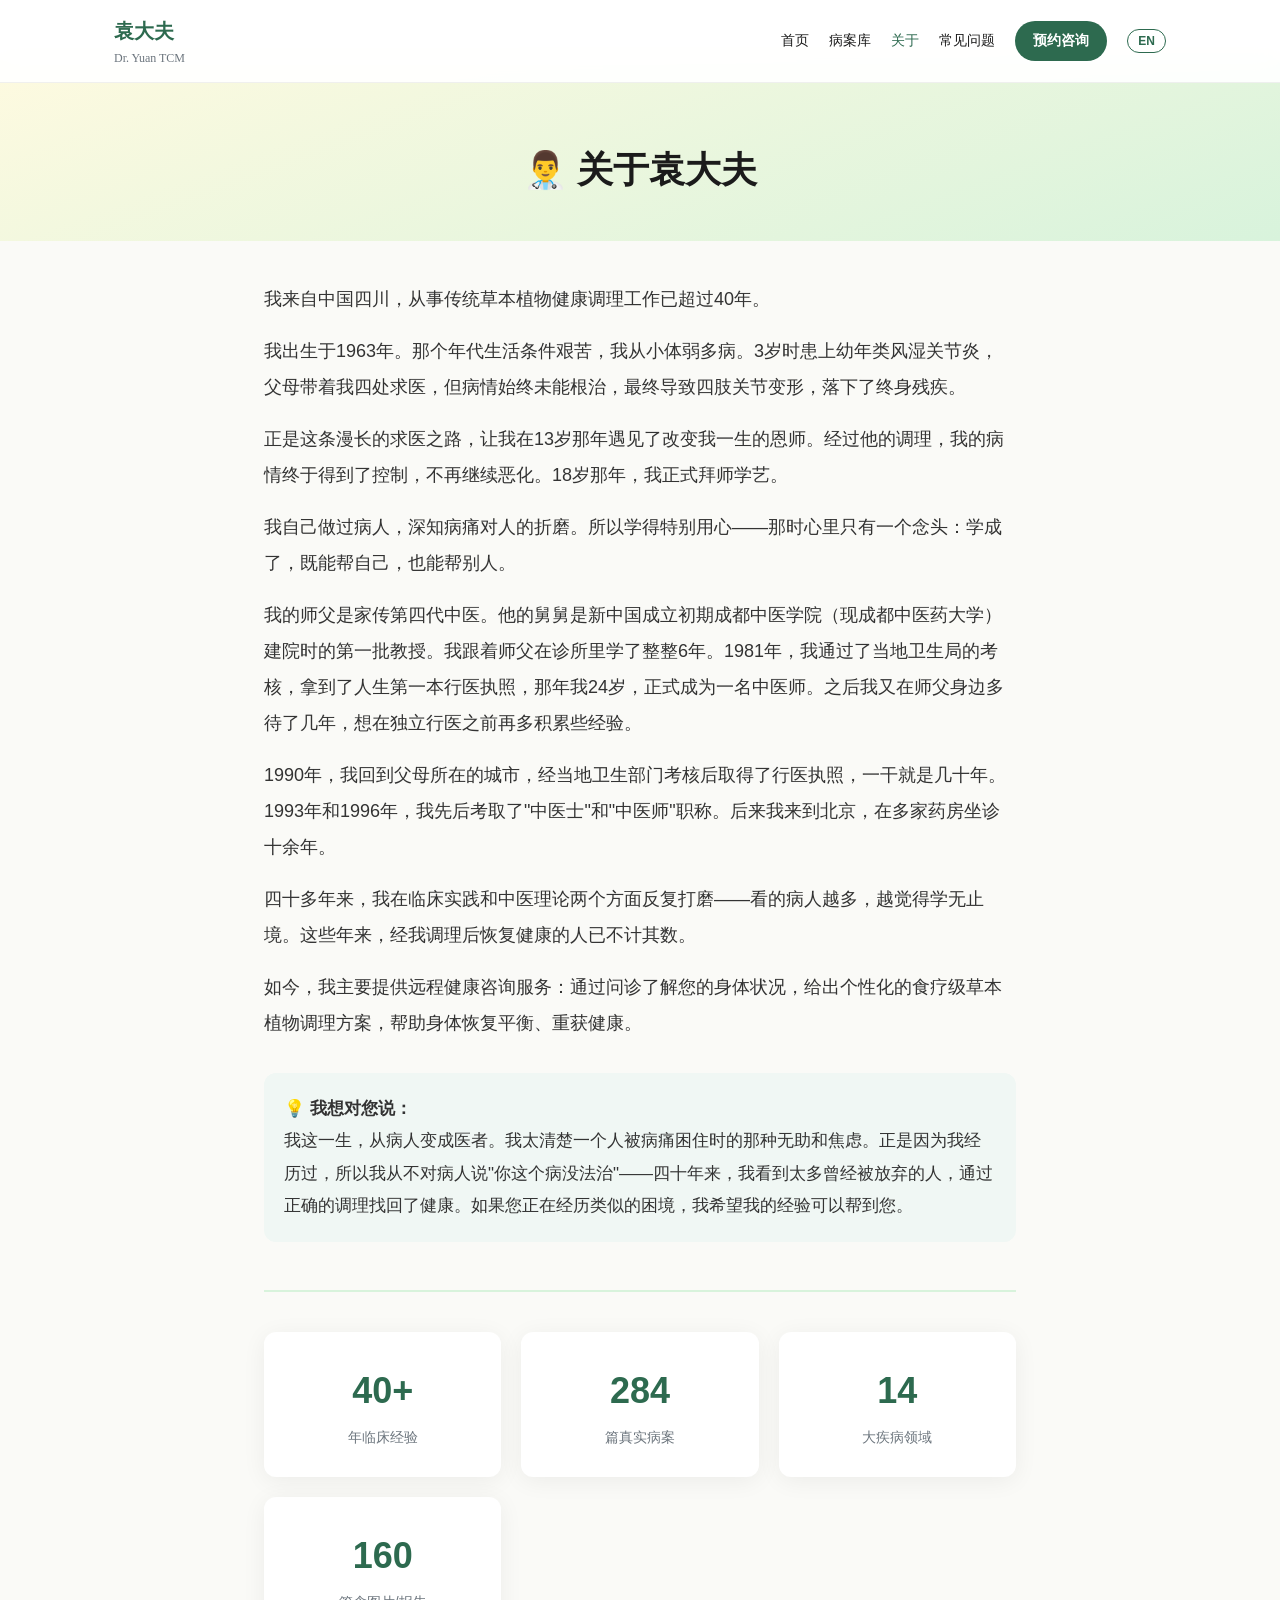
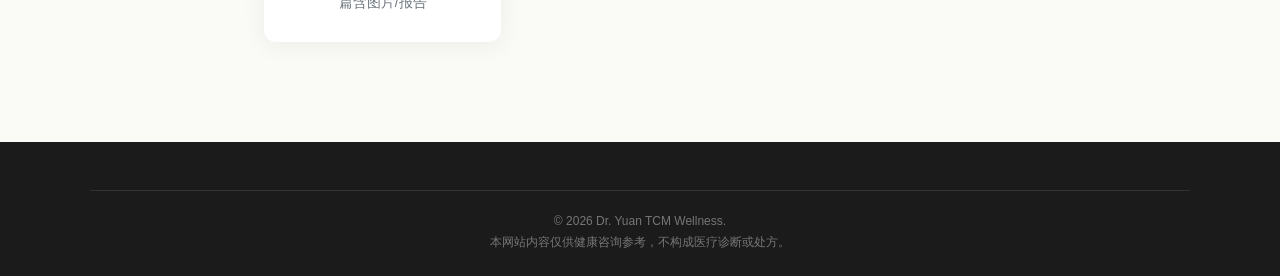
==== about.html @ 07439726 "Initial: Dr. Yuan TCM case library" ====
<!DOCTYPE html>
<html lang="zh-CN">
<head>
<meta charset="UTF-8">
<meta name="viewport" content="width=device-width, initial-scale=1.0">
<title>关于 — 袁大夫中医健康咨询 | Dr. Yuan TCM</title>
<link rel="stylesheet" href="styles.css">
</head>
<body>
<nav id="nav">
  <div class="nav-inner">
    <a href="index.html" class="logo">袁大夫 <span class="en">Dr. Yuan TCM</span></a>
    <div class="nav-links">
      <a href="index.html">首页</a>
      <a href="cases.html">病案库</a>
      <a href="about.html" class="active">关于</a>
      <a href="faq.html">常见问题</a>
      <a href="booking.html" class="btn-nav">预约咨询</a>
      <button id="langToggle" onclick="toggleLang()" class="lang-btn">EN</button>
    </div>
  </div>
</nav>

<section class="about-hero">
  <h1 class="zh">👨‍⚕️ 关于袁大夫</h1>
  <h1 class="en hidden">👨‍⚕️ About Dr. Yuan</h1>
</section>

<section class="about-content">
<div class="bio-card zh">

<p>我来自中国四川，从事传统草本植物健康调理工作已超过40年。</p>

<p>我出生于1963年。那个年代生活条件艰苦，我从小体弱多病。3岁时患上幼年类风湿关节炎，父母带着我四处求医，但病情始终未能根治，最终导致四肢关节变形，落下了终身残疾。</p>

<p>正是这条漫长的求医之路，让我在13岁那年遇见了改变我一生的恩师。经过他的调理，我的病情终于得到了控制，不再继续恶化。18岁那年，我正式拜师学艺。</p>

<p>我自己做过病人，深知病痛对人的折磨。所以学得特别用心——那时心里只有一个念头：学成了，既能帮自己，也能帮别人。</p>

<p>我的师父是家传第四代中医。他的舅舅是新中国成立初期成都中医学院（现成都中医药大学）建院时的第一批教授。我跟着师父在诊所里学了整整6年。1981年，我通过了当地卫生局的考核，拿到了人生第一本行医执照，那年我24岁，正式成为一名中医师。之后我又在师父身边多待了几年，想在独立行医之前再多积累些经验。</p>

<p>1990年，我回到父母所在的城市，经当地卫生部门考核后取得了行医执照，一干就是几十年。1993年和1996年，我先后考取了"中医士"和"中医师"职称。后来我来到北京，在多家药房坐诊十余年。</p>

<p>四十多年来，我在临床实践和中医理论两个方面反复打磨——看的病人越多，越觉得学无止境。这些年来，经我调理后恢复健康的人已不计其数。</p>

<p>如今，我主要提供远程健康咨询服务：通过问诊了解您的身体状况，给出个性化的食疗级草本植物调理方案，帮助身体恢复平衡、重获健康。</p>

<p style="margin-top:32px;padding:20px;background:#f0f7f4;border-radius:12px;font-size:17px;line-height:1.9;">
<strong>💡 我想对您说：</strong><br>
我这一生，从病人变成医者。我太清楚一个人被病痛困住时的那种无助和焦虑。正是因为我经历过，所以我从不对病人说"你这个病没法治"——四十年来，我看到太多曾经被放弃的人，通过正确的调理找回了健康。如果您正在经历类似的困境，我希望我的经验可以帮到您。
</p>

</div>

<div class="bio-card en hidden">

<p>I'm from Sichuan, China, and I've spent over 40 years working with traditional plant-based healing methods to help people restore their health.</p>

<p>My story with medicine began not as a practitioner, but as a patient. I was born in 1963 into humble circumstances. At age 3, I developed juvenile rheumatoid arthritis. My parents took me from doctor to doctor, but nothing worked. By the time I was a teenager, my joints were permanently deformed. I grew up physically disabled, living with constant pain.</p>

<p>Then, at 13, I met the man who would change my life — my teacher, my mentor, the person I simply call "Master." He was a fourth-generation practitioner of Chinese herbal medicine, from a lineage that included one of the founding professors of the Chengdu University of Traditional Chinese Medicine. Under his care, my condition finally stabilized. For the first time in years, I stopped getting worse.</p>

<p>At 18, I formally became his apprentice. That decision shaped everything that followed.</p>

<p>I studied with him for six years in his clinic — watching, learning, assisting. Here's the thing about being an apprentice: you don't just learn techniques. You absorb an entire way of thinking about health, one patient at a time. In 1981, at age 24, I passed my licensing examination and officially became a practicing physician. Even then, I stayed on with my master for several more years — because when you've seen how much there is to learn, you don't rush to leave.</p>

<p>Over the decades that followed, I ran my own practice in my hometown, later moved to Beijing where I consulted at several clinics for over 10 years, and earned advanced certifications in 1993 and 1996. But credentials tell only a small part of the story. The real education happened face-to-face with patients — over 40 years, thousands of them — each one teaching me something new about how the human body heals.</p>

<p>Today, I offer remote health consultations. Through a detailed intake process and tongue analysis, I develop personalized protocols using food-grade plant-based supplements — all aimed at helping your body regain its natural balance.</p>

<p style="margin-top:32px;padding:20px;background:#f0f7f4;border-radius:12px;font-size:17px;line-height:1.9;">
<strong>💡 A note from me to you:</strong><br>
I've lived on both sides of illness — as a patient who was told there was nothing more to be done, and as a practitioner who has watched people reclaim their health against the odds. Over 40 years, I've learned one thing above all: the body wants to heal. Sometimes it just needs the right support. If you're struggling with a health issue that hasn't responded to conventional approaches, I'd be honored to see if my experience can help.
</p>

</div>

<div class="highlights">
  <div class="hl-item"><strong>40+</strong><span class="zh">年临床经验</span><span class="en hidden">Years of Practice</span></div>
  <div class="hl-item"><strong>284</strong><span class="zh">篇真实病案</span><span class="en hidden">Documented Cases</span></div>
  <div class="hl-item"><strong>14</strong><span class="zh">大疾病领域</span><span class="en hidden">Treatment Areas</span></div>
  <div class="hl-item"><strong>160</strong><span class="zh">篇含图片/报告</span><span class="en hidden">With Images &amp; Reports</span></div>
</div>
</section>

<footer>
  <div class="footer-bottom">
    <p>© 2026 Dr. Yuan TCM Wellness. <span class="zh">本网站内容仅供健康咨询参考，不构成医疗诊断或处方。</span><span class="en hidden">This website is for informational purposes only. It does not constitute medical diagnosis or prescription.</span></p>
  </div>
</footer>

<script>
function toggleLang() {
  document.body.classList.toggle('en-mode');
  var btn = document.getElementById('langToggle');
  btn.textContent = document.body.classList.contains('en-mode') ? '中' : 'EN';
  localStorage.setItem('lang', document.body.classList.contains('en-mode') ? 'en' : 'zh');
}
(function() {
  if (localStorage.getItem('lang') === 'en') {
    document.body.classList.add('en-mode');
    var btn = document.getElementById('langToggle');
    if (btn) btn.textContent = '中';
  }
})();
</script>
</body>
</html>
---- styles.css ----
/* ===== 袁大夫 TCM Website Styles ===== */
:root {
  --green: #2d6a4f;
  --green-light: #40916c;
  --green-pale: #d8f3dc;
  --warm: #b7b7a4;
  --cream: #fefae0;
  --dark: #1b1b1b;
  --gray: #6c757d;
  --white: #ffffff;
  --radius: 12px;
  --shadow: 0 4px 24px rgba(0,0,0,0.06);
}

* { margin: 0; padding: 0; box-sizing: border-box; }

body {
  font-family: 'Inter', -apple-system, sans-serif;
  color: var(--dark);
  background: #fafaf7;
  line-height: 1.7;
}

.zh { display: block; }
.en { display: none; }
body.en-mode .zh { display: none; }
body.en-mode .en { display: block; }
.hidden { display: none !important; }

/* ── Nav ── */
#nav {
  position: fixed; top: 0; left: 0; right: 0; z-index: 100;
  background: rgba(255,255,255,0.92);
  backdrop-filter: blur(12px);
  border-bottom: 1px solid rgba(0,0,0,0.06);
}
.nav-inner {
  max-width: 1100px; margin: 0 auto;
  display: flex; align-items: center; justify-content: space-between;
  padding: 14px 24px;
}
.logo {
  font-family: 'Noto Serif SC', serif;
  font-size: 20px; font-weight: 700; color: var(--green);
  text-decoration: none;
}
.logo .en { font-size: 12px; font-weight: 400; color: var(--gray); display: block; }
body.en-mode .logo .en { display: block; }
.nav-links { display: flex; align-items: center; gap: 20px; }
.nav-links a {
  text-decoration: none; color: var(--dark); font-size: 14px;
  transition: color 0.2s;
}
.nav-links a:hover, .nav-links a.active { color: var(--green); }
.btn-nav {
  background: var(--green); color: var(--white) !important;
  padding: 8px 18px; border-radius: 24px; font-weight: 600;
}
.lang-btn {
  background: none; border: 1.5px solid var(--green);
  color: var(--green); padding: 4px 10px; border-radius: 16px;
  font-size: 12px; font-weight: 600; cursor: pointer;
  transition: all 0.2s;
}
.lang-btn:hover { background: var(--green); color: var(--white); }

/* ── Hero ── */
.hero {
  margin-top: 60px;
  padding: 120px 24px 80px;
  text-align: center;
  background: linear-gradient(160deg, var(--cream) 0%, var(--green-pale) 50%, #e8f5e9 100%);
}
.hero-badge {
  display: inline-block; background: var(--green); color: var(--white);
  padding: 6px 20px; border-radius: 24px; font-size: 13px; font-weight: 600;
  margin-bottom: 28px;
}
.hero h1 {
  font-family: 'Noto Serif SC', serif;
  font-size: 48px; font-weight: 700; line-height: 1.3;
  margin-bottom: 16px; color: var(--dark);
}
.hero-sub { font-size: 18px; color: var(--gray); margin-bottom: 36px; }
.hero-tagline {
  font-family: 'Noto Serif SC', serif;
  font-size: 20px; color: var(--green);
  margin-bottom: 20px; font-weight: 600;
}
.hero-cta { display: flex; gap: 14px; justify-content: center; flex-wrap: wrap; }

.btn-primary {
  background: var(--green); color: var(--white);
  padding: 14px 32px; border-radius: 28px; font-size: 16px; font-weight: 600;
  text-decoration: none; transition: background 0.2s; display: inline-block;
}
.btn-primary:hover { background: var(--green-light); }
.btn-secondary {
  border: 2px solid var(--green); color: var(--green);
  padding: 14px 32px; border-radius: 28px; font-size: 16px; font-weight: 600;
  text-decoration: none; transition: all 0.2s; display: inline-block;
}
.btn-secondary:hover { background: var(--green); color: var(--white); }

/* ── Stats ── */
.stats {
  display: flex; justify-content: center; gap: 60px; padding: 48px 24px;
  background: var(--white); border-bottom: 1px solid rgba(0,0,0,0.05);
  flex-wrap: wrap;
}
.stat { text-align: center; }
.stat-num { display: block; font-size: 36px; font-weight: 700; color: var(--green); }
.stat span:last-child { font-size: 14px; color: var(--gray); }

/* ── Strength ── */
#strength, #categories, #appointment {
  max-width: 1100px; margin: 0 auto; padding: 80px 24px;
}
#strength h2, #categories h2, #appointment h2 {
  font-family: 'Noto Serif SC', serif;
  font-size: 32px; text-align: center; margin-bottom: 48px;
}
.strength-cards {
  display: grid; grid-template-columns: repeat(auto-fit, minmax(280px, 1fr));
  gap: 24px;
}
.card {
  background: var(--white); padding: 32px; border-radius: var(--radius);
  box-shadow: var(--shadow); text-align: center;
}
.card-icon { font-size: 40px; margin-bottom: 16px; }
.card h3 { font-size: 18px; margin-bottom: 10px; }
.card p { font-size: 16px; color: var(--gray); }

/* ── Categories ── */
.cat-grid { display: grid; grid-template-columns: repeat(auto-fill, minmax(220px, 1fr)); gap: 14px; }
.cat-card {
  background: var(--white); padding: 20px 16px; border-radius: var(--radius);
  box-shadow: var(--shadow); text-decoration: none; color: var(--dark);
  transition: transform 0.2s, box-shadow 0.2s;
  display: flex; align-items: center; gap: 12px;
}
.cat-card:hover { transform: translateY(-2px); box-shadow: 0 6px 30px rgba(0,0,0,0.1); }
.cat-icon { font-size: 28px; }
.cat-info strong { display: block; font-size: 16px; }
.cat-info span { font-size: 12px; color: var(--gray); }

/* ── Appointment ── */
#appointment { background: var(--cream); border-radius: var(--radius); }
.appointment-card { background: var(--white); padding: 40px; border-radius: var(--radius); box-shadow: var(--shadow); }
.appt-info { display: grid; grid-template-columns: repeat(auto-fit, minmax(250px, 1fr)); gap: 24px; margin-bottom: 32px; }
.appt-item strong { font-size: 16px; display: block; }
.appt-item span { font-size: 20px; font-weight: 700; color: var(--green); display: block; margin: 6px 0; }
.appt-item p { font-size: 13px; color: var(--gray); }
.appt-cta { text-align: center; }
.appt-cta p { margin-top: 14px; font-size: 13px; color: var(--gray); }

/* ── Cases page ── */
.cases-header {
  margin-top: 60px;
  padding: 60px 24px 40px;
  text-align: center;
  background: linear-gradient(160deg, var(--cream), var(--green-pale));
}
.cases-header h1 { font-family: 'Noto Serif SC', serif; font-size: 36px; }
.cases-header p { color: var(--gray); margin-top: 8px; }

.cases-toolbar {
  max-width: 1100px; margin: 0 auto; padding: 20px 24px;
  display: flex; gap: 12px; flex-wrap: wrap; align-items: center;
}
.cases-toolbar input {
  flex: 1; min-width: 200px; padding: 11px 16px; border: 1.5px solid #ddd;
  border-radius: 24px; font-size: 16px; outline: none;
}
.cases-toolbar input:focus { border-color: var(--green); }
.cases-toolbar select {
  padding: 11px 16px; border: 1.5px solid #ddd; border-radius: 24px;
  font-size: 16px; background: var(--white); outline: none;
}

.cases-list {
  max-width: 1100px; margin: 0 auto; padding: 0 24px 60px;
  display: flex; flex-direction: column; gap: 10px;
}
.case-item {
  background: var(--white); padding: 20px 24px; border-radius: var(--radius);
  box-shadow: var(--shadow); display: flex; align-items: center; gap: 16px;
  text-decoration: none; color: var(--dark); transition: transform 0.15s;
}
.case-item:hover { transform: translateX(4px); }
.case-id { font-weight: 700; color: var(--green); font-size: 16px; min-width: 44px; }
.case-title { flex: 1; font-size: 17px; }
.case-tags { display: flex; gap: 6px; flex-wrap: wrap; }
.case-tag {
  background: var(--green-pale); color: var(--green);
  padding: 3px 12px; border-radius: 12px; font-size: 13px; font-weight: 600;
}
.case-report-badge {
  background: #ffedd5; color: #c2410c; padding: 3px 12px;
  border-radius: 12px; font-size: 13px; font-weight: 700;
}
.case-img-badge {
  background: #dbeafe; color: #1e40af; padding: 3px 12px;
  border-radius: 12px; font-size: 13px; font-weight: 600;
}

/* ── Case detail ── */
.case-detail {
  max-width: 800px; margin: 80px auto 60px; padding: 0 24px;
}
.case-detail h1 { font-family: 'Noto Serif SC', serif; font-size: 32px; margin-bottom: 16px; }
.case-meta { display: flex; gap: 16px; align-items: center; margin-bottom: 32px; flex-wrap: wrap; }
.case-body { font-size: 18px; line-height: 2; }
.case-body p { margin-bottom: 10px; text-indent: 2em; }
.back-link {
  display: inline-block; margin-bottom: 24px; color: var(--green);
  text-decoration: none; font-weight: 600;
}
.case-images { margin-top: 32px; padding-top: 24px; border-top: 2px solid var(--green-pale); }
.case-images h3 { font-size: 18px; color: var(--green); margin-bottom: 16px; }
.case-images img { cursor: zoom-in; transition: transform 0.2s; }
.case-images img:hover { transform: scale(1.02); }

/* ── About Page ── */
.about-hero {
  margin-top: 60px; padding: 80px 24px 40px;
  text-align: center;
  background: linear-gradient(160deg, var(--cream), var(--green-pale));
}
.about-hero h1 { font-family: 'Noto Serif SC', serif; font-size: 36px; }
.about-content { max-width: 800px; margin: 0 auto; padding: 40px 24px 60px; }
.bio-card { margin-bottom: 48px; }
.bio-card p { font-size: 18px; line-height: 2; margin-bottom: 16px; color: #333; }
.highlights {
  display: grid; grid-template-columns: repeat(auto-fit, minmax(180px, 1fr));
  gap: 20px; padding: 40px 0;
  border-top: 2px solid var(--green-pale);
}
.hl-item {
  text-align: center; padding: 28px 16px;
  background: var(--white); border-radius: var(--radius);
  box-shadow: var(--shadow);
}
.hl-item strong { display: block; font-size: 36px; font-weight: 700; color: var(--green); margin-bottom: 4px; }
.hl-item span { font-size: 14px; color: var(--gray); }

/* ── About / FAQ ── */
.page-content {
  max-width: 800px; margin: 80px auto 60px; padding: 0 24px;
}
.page-content h1 { font-family: 'Noto Serif SC', serif; font-size: 36px; margin-bottom: 24px; }
.page-content h2 { font-size: 26px; margin: 40px 0 16px; color: var(--green); }
.page-content p { margin-bottom: 16px; font-size: 18px; }
.page-content ul { padding-left: 24px; margin-bottom: 16px; font-size: 17px; }
.page-content li { margin-bottom: 8px; }

.faq-item {
  background: var(--white); padding: 24px; border-radius: var(--radius);
  box-shadow: var(--shadow); margin-bottom: 16px;
}
.faq-item h3 { font-size: 19px; margin-bottom: 8px; }
.faq-item p { font-size: 16px; color: var(--gray); }

/* ── Footer ── */
footer {
  background: var(--dark); color: rgba(255,255,255,0.8);
  padding: 48px 24px 24px;
}
.footer-inner {
  max-width: 1100px; margin: 0 auto;
  display: grid; grid-template-columns: repeat(auto-fit, minmax(200px, 1fr));
  gap: 32px; margin-bottom: 32px;
}
.footer-col h4 { color: var(--white); margin-bottom: 14px; font-size: 15px; }
.footer-col p { font-size: 13px; line-height: 1.6; }
.footer-col a { display: block; color: rgba(255,255,255,0.6); text-decoration: none; font-size: 13px; margin-bottom: 6px; }
.footer-col a:hover { color: var(--green-pale); }
.footer-bottom {
  max-width: 1100px; margin: 0 auto; padding-top: 20px;
  border-top: 1px solid rgba(255,255,255,0.1); font-size: 12px;
  text-align: center; color: rgba(255,255,255,0.4);
}

/* ── Responsive ── */
@media (max-width: 768px) {
  .hero h1 { font-size: 32px; }
  .stats { gap: 32px; }
  .nav-links { gap: 10px; }
  .nav-links a { font-size: 12px; }
}
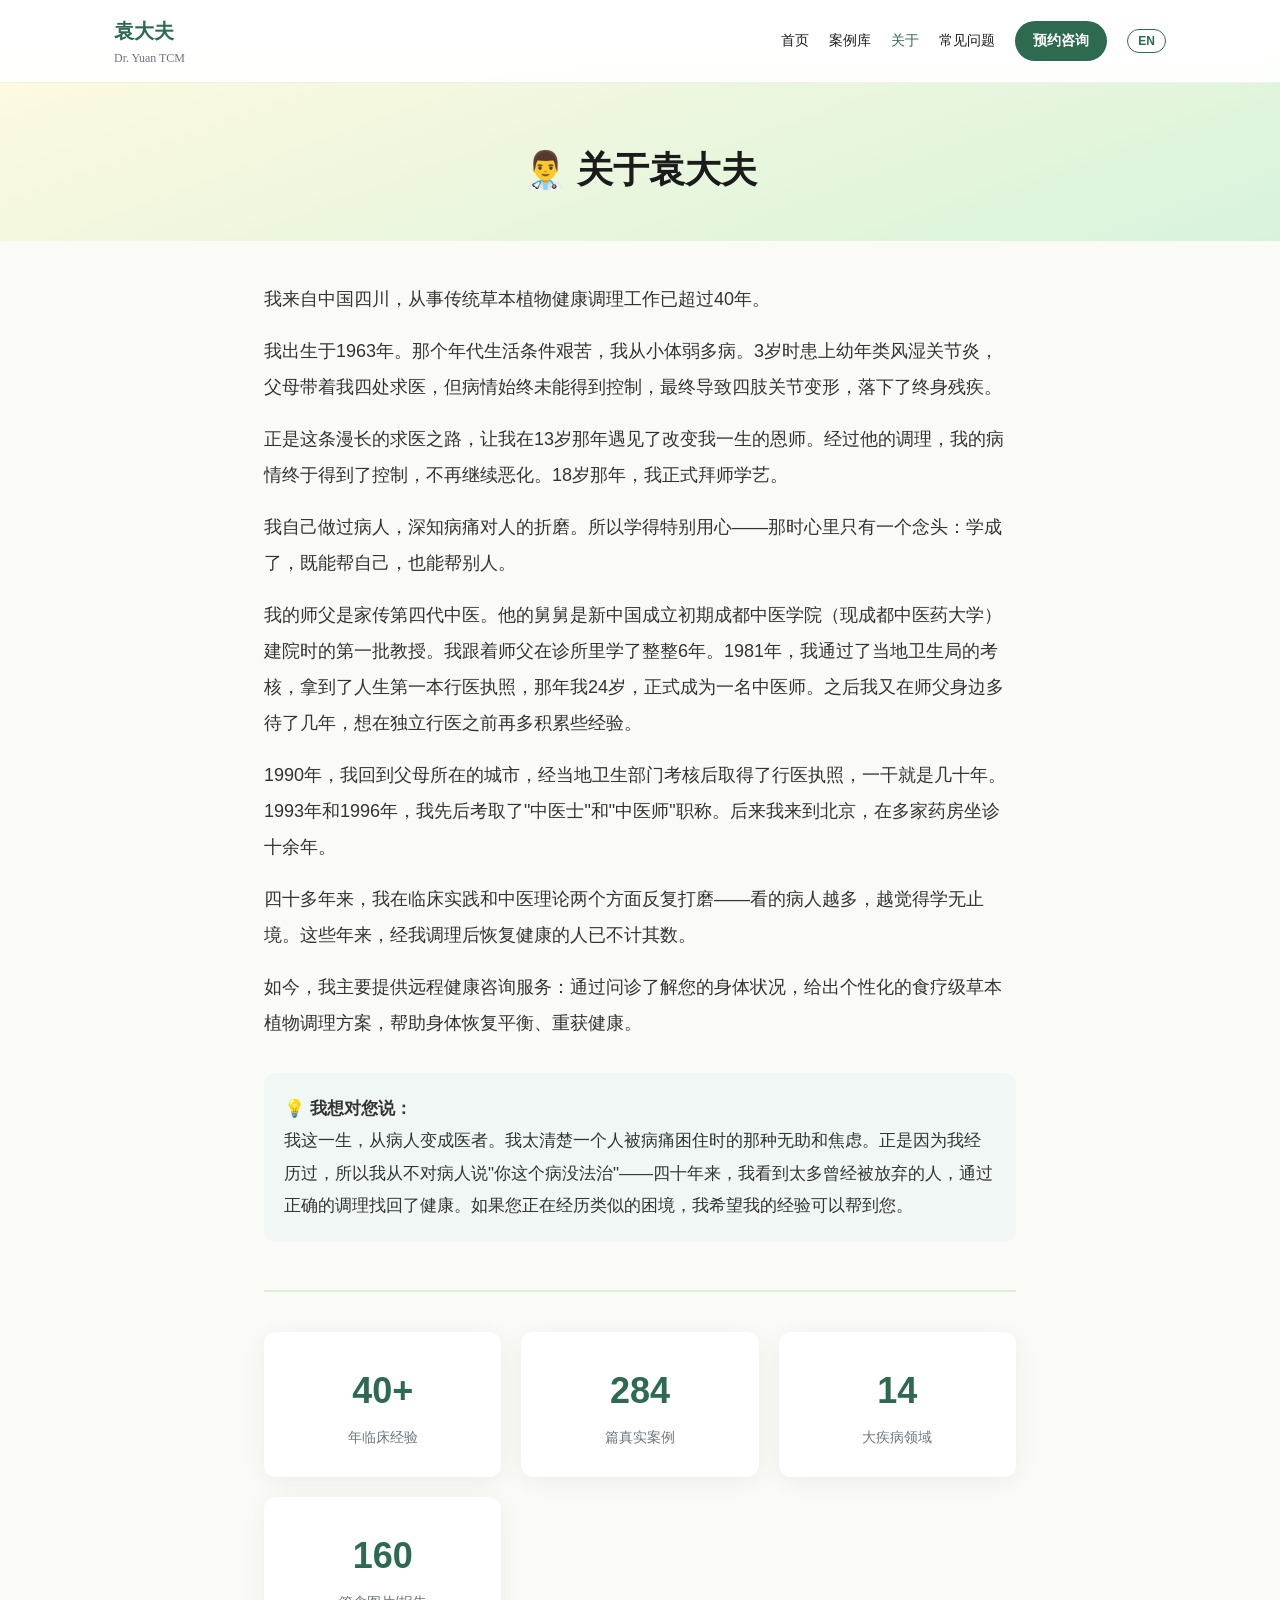
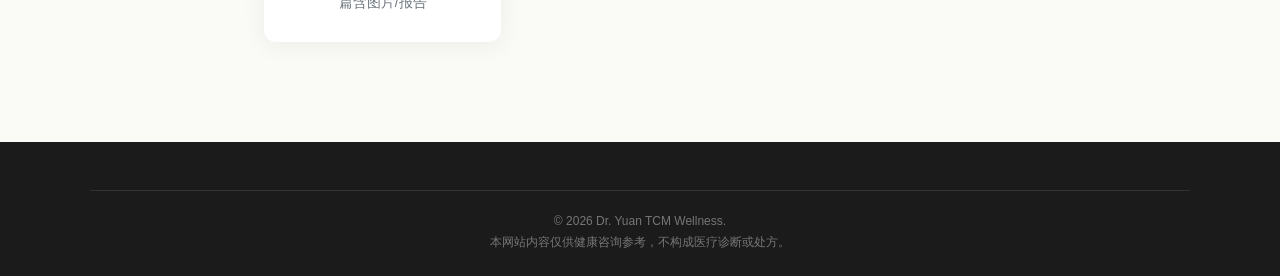
==== commit b338a5b7: "关于袁大夫：未能根治改为未能得到控制" ====
--- a/about.html
+++ b/about.html
@@ -12,7 +12,7 @@
     <a href="index.html" class="logo">袁大夫 <span class="en">Dr. Yuan TCM</span></a>
     <div class="nav-links">
       <a href="index.html">首页</a>
-      <a href="cases.html">病案库</a>
+      <a href="cases.html">案例库</a>
       <a href="about.html" class="active">关于</a>
       <a href="faq.html">常见问题</a>
       <a href="booking.html" class="btn-nav">预约咨询</a>
@@ -31,7 +31,7 @@
 
 <p>我来自中国四川，从事传统草本植物健康调理工作已超过40年。</p>
 
-<p>我出生于1963年。那个年代生活条件艰苦，我从小体弱多病。3岁时患上幼年类风湿关节炎，父母带着我四处求医，但病情始终未能根治，最终导致四肢关节变形，落下了终身残疾。</p>
+<p>我出生于1963年。那个年代生活条件艰苦，我从小体弱多病。3岁时患上幼年类风湿关节炎，父母带着我四处求医，但病情始终未能得到控制，最终导致四肢关节变形，落下了终身残疾。</p>
 
 <p>正是这条漫长的求医之路，让我在13岁那年遇见了改变我一生的恩师。经过他的调理，我的病情终于得到了控制，不再继续恶化。18岁那年，我正式拜师学艺。</p>
 
@@ -77,7 +77,7 @@
 
 <div class="highlights">
   <div class="hl-item"><strong>40+</strong><span class="zh">年临床经验</span><span class="en hidden">Years of Practice</span></div>
-  <div class="hl-item"><strong>284</strong><span class="zh">篇真实病案</span><span class="en hidden">Documented Cases</span></div>
+  <div class="hl-item"><strong>284</strong><span class="zh">篇真实案例</span><span class="en hidden">Documented Cases</span></div>
   <div class="hl-item"><strong>14</strong><span class="zh">大疾病领域</span><span class="en hidden">Treatment Areas</span></div>
   <div class="hl-item"><strong>160</strong><span class="zh">篇含图片/报告</span><span class="en hidden">With Images &amp; Reports</span></div>
 </div>
--- a/styles.css
+++ b/styles.css
@@ -26,6 +26,8 @@
 body.en-mode .zh { display: none; }
 body.en-mode .en { display: block; }
 .hidden { display: none !important; }
+body.en-mode .en.hidden { display: block !important; }
+/* Fixed: English pricing titles now display correctly */
 
 /* ── Nav ── */
 #nav {
@@ -150,6 +152,9 @@
 .appointment-card { background: var(--white); padding: 40px; border-radius: var(--radius); box-shadow: var(--shadow); }
 .appt-info { display: grid; grid-template-columns: repeat(auto-fit, minmax(250px, 1fr)); gap: 24px; margin-bottom: 32px; }
 .appt-item strong { font-size: 16px; display: block; }
+.appt-item strong.en { display: none; }
+body.en-mode .appt-item strong.en { display: block !important; }
+body.en-mode .appt-item strong.zh { display: none; }
 .appt-item span { font-size: 20px; font-weight: 700; color: var(--green); display: block; margin: 6px 0; }
 .appt-item p { font-size: 13px; color: var(--gray); }
 .appt-cta { text-align: center; }
@@ -289,3 +294,4 @@
   .nav-links { gap: 10px; }
   .nav-links a { font-size: 12px; }
 }
+   
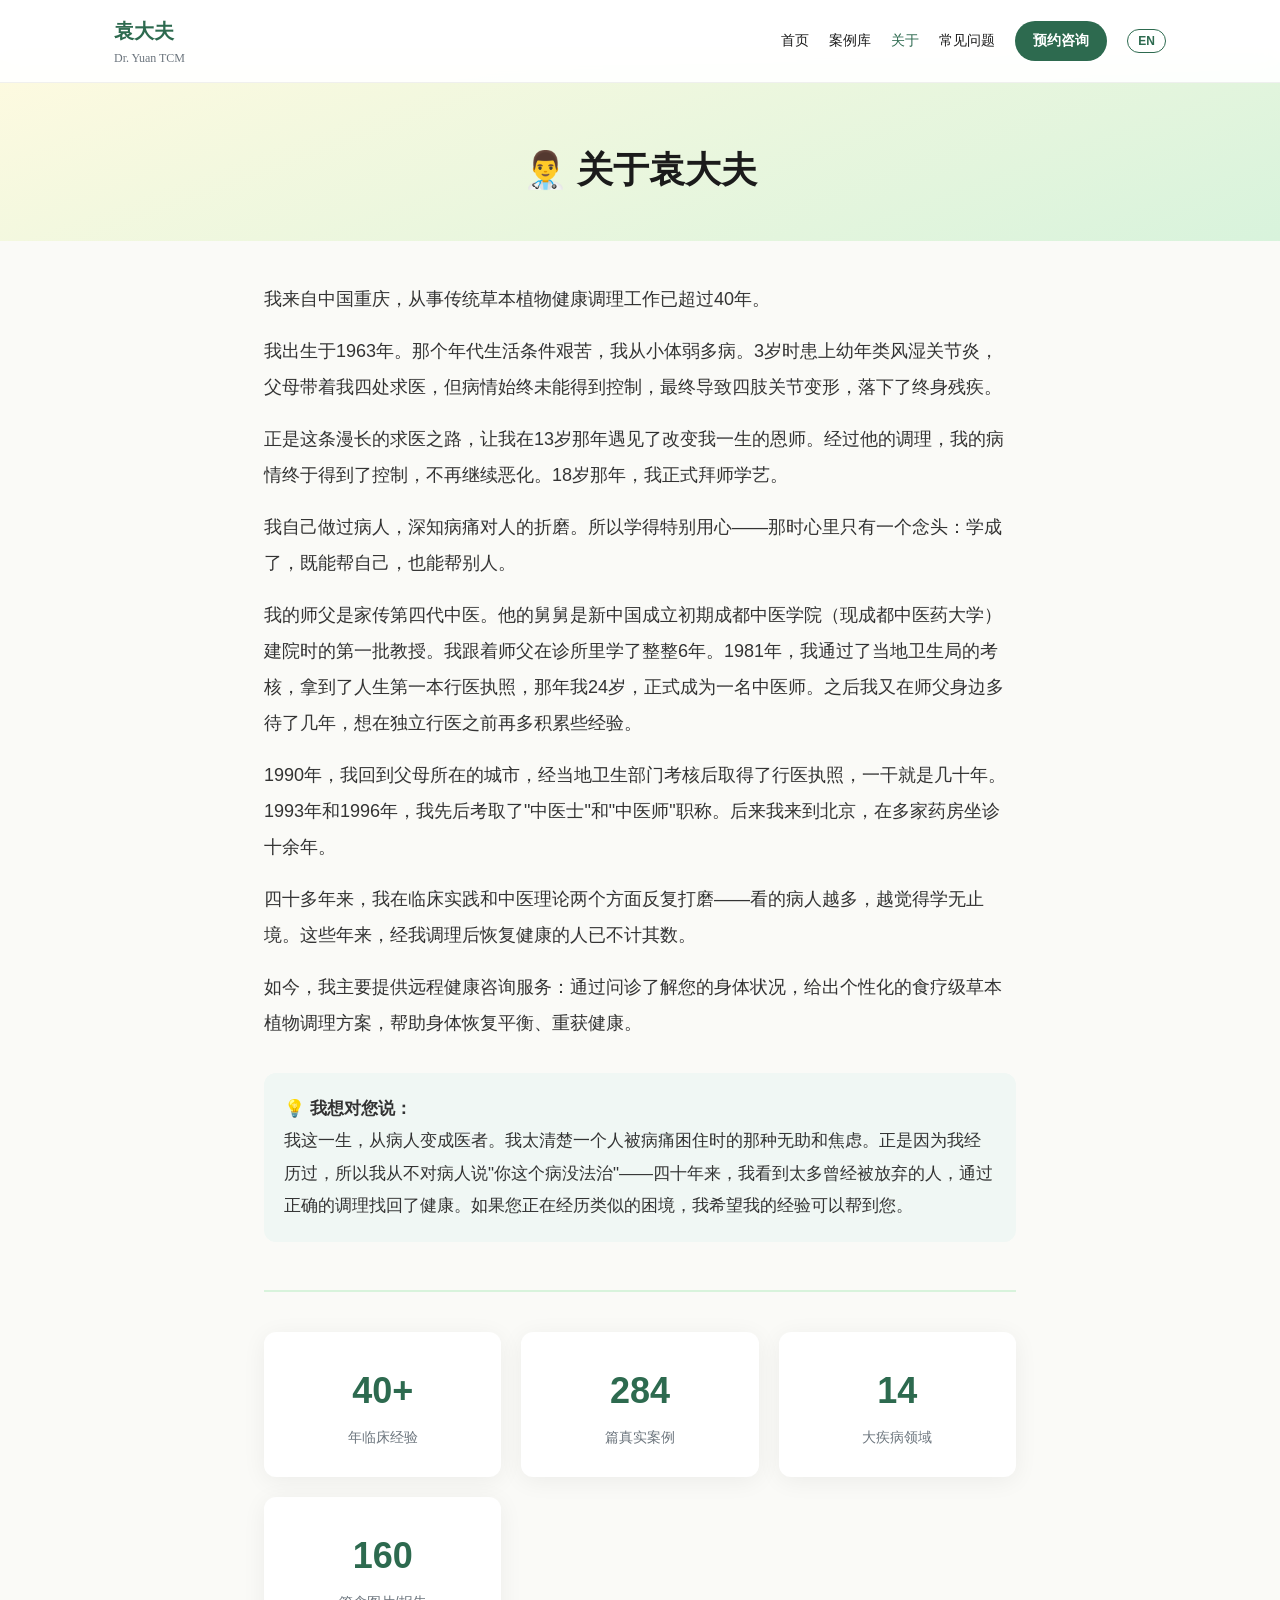
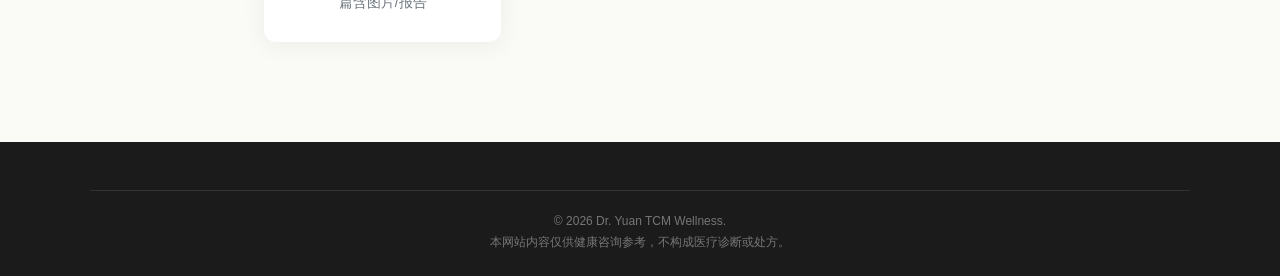
==== commit e5544168: "四川改为重庆" ====
--- a/about.html
+++ b/about.html
@@ -29,7 +29,7 @@
 <section class="about-content">
 <div class="bio-card zh">
 
-<p>我来自中国四川，从事传统草本植物健康调理工作已超过40年。</p>
+<p>我来自中国重庆，从事传统草本植物健康调理工作已超过40年。</p>
 
 <p>我出生于1963年。那个年代生活条件艰苦，我从小体弱多病。3岁时患上幼年类风湿关节炎，父母带着我四处求医，但病情始终未能得到控制，最终导致四肢关节变形，落下了终身残疾。</p>
 
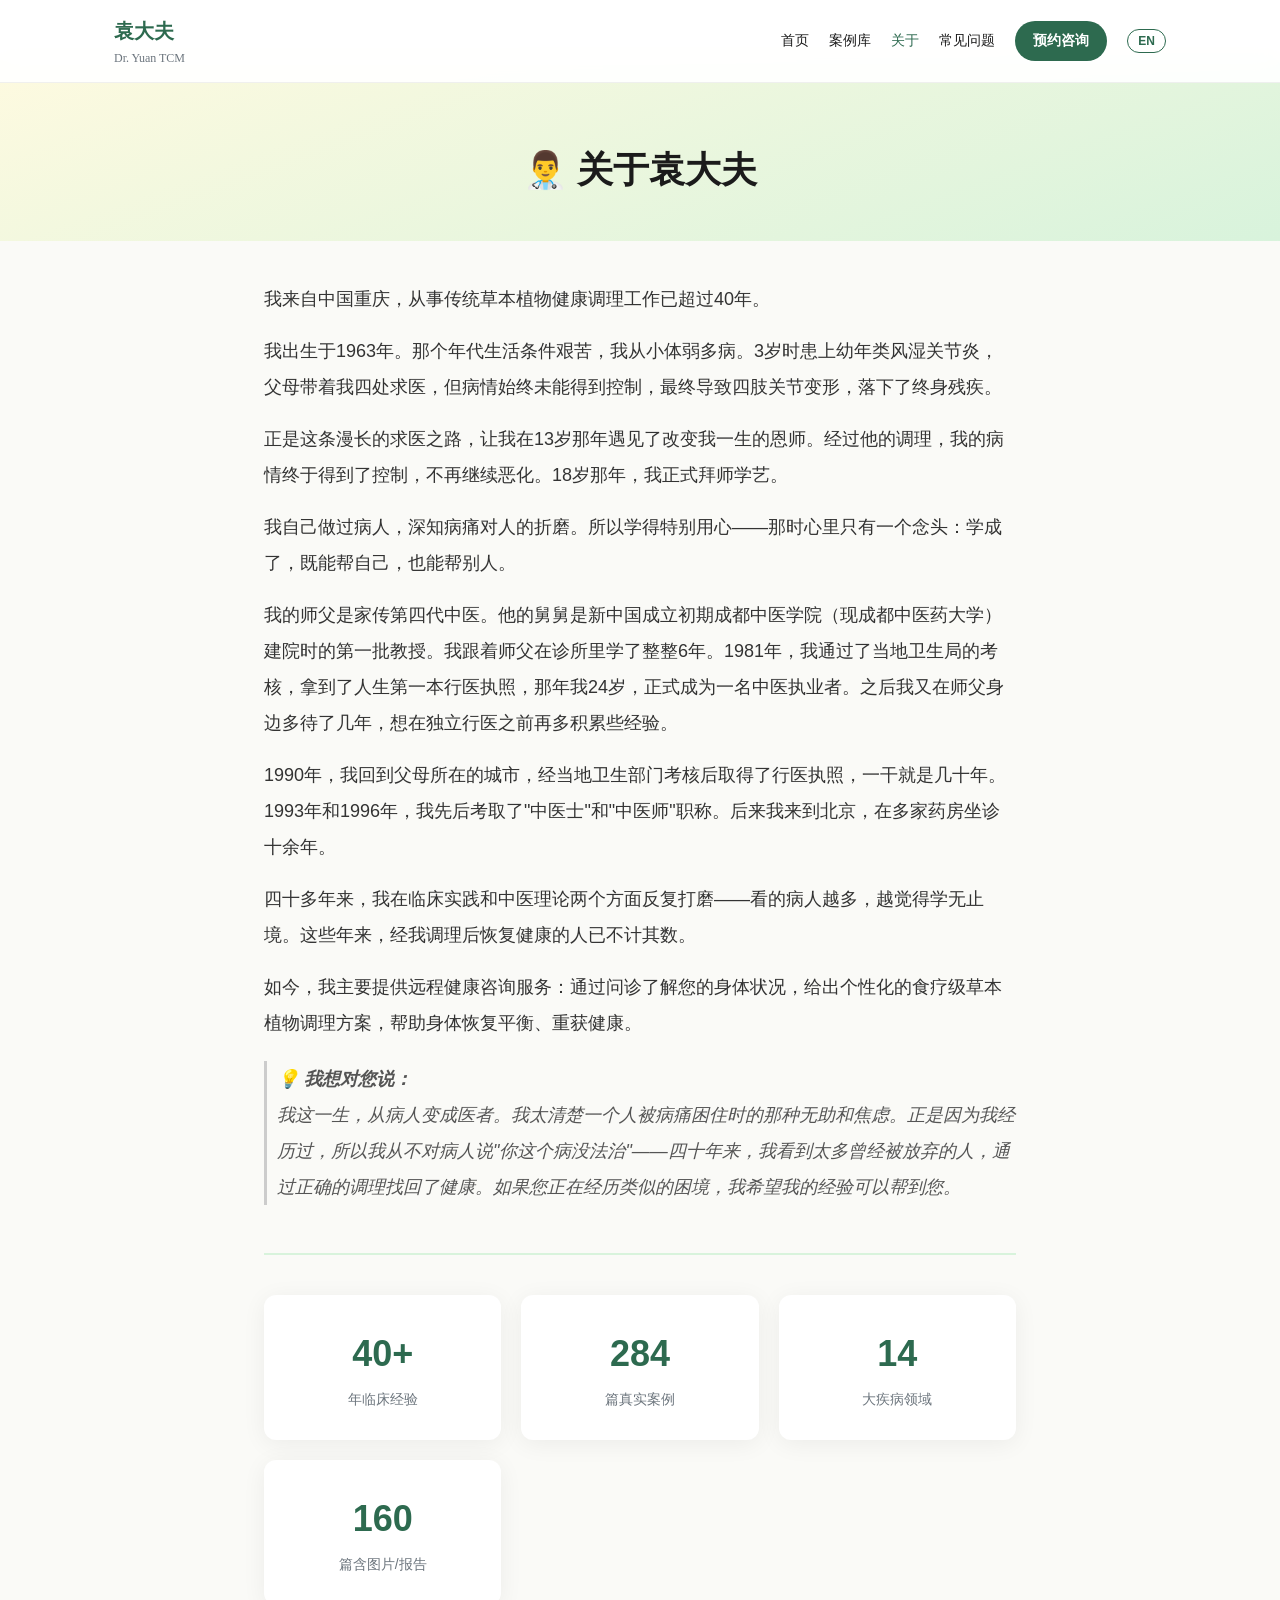
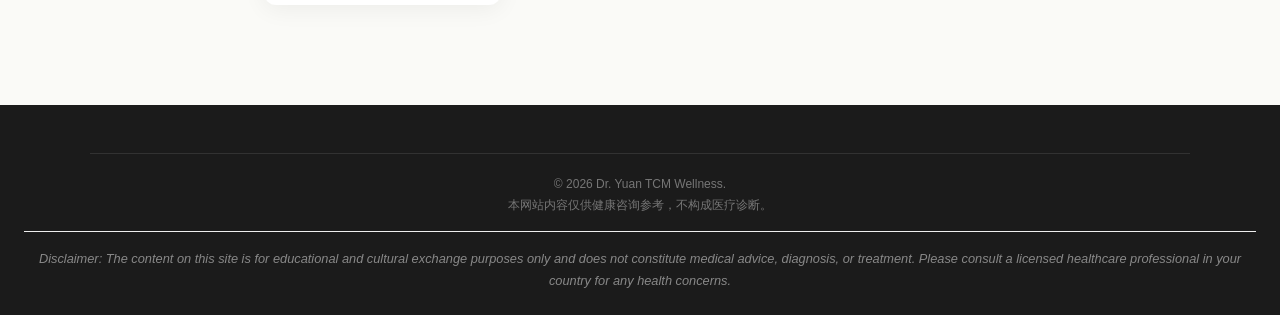
==== commit 4191aeaa: "关于页面：措辞微调 + 底部免责声明" ====
--- a/about.html
+++ b/about.html
@@ -3,7 +3,7 @@
 <head>
 <meta charset="UTF-8">
 <meta name="viewport" content="width=device-width, initial-scale=1.0">
-<title>关于 — 袁大夫中医健康咨询 | Dr. Yuan TCM</title>
+<title>关于 — 袁大夫 TCM 健康咨询 | Dr. Yuan TCM</title>
 <link rel="stylesheet" href="styles.css">
 </head>
 <body>
@@ -37,7 +37,7 @@
 
 <p>我自己做过病人，深知病痛对人的折磨。所以学得特别用心——那时心里只有一个念头：学成了，既能帮自己，也能帮别人。</p>
 
-<p>我的师父是家传第四代中医。他的舅舅是新中国成立初期成都中医学院（现成都中医药大学）建院时的第一批教授。我跟着师父在诊所里学了整整6年。1981年，我通过了当地卫生局的考核，拿到了人生第一本行医执照，那年我24岁，正式成为一名中医师。之后我又在师父身边多待了几年，想在独立行医之前再多积累些经验。</p>
+<p>我的师父是家传第四代中医。他的舅舅是新中国成立初期成都中医学院（现成都中医药大学）建院时的第一批教授。我跟着师父在诊所里学了整整6年。1981年，我通过了当地卫生局的考核，拿到了人生第一本行医执照，那年我24岁，正式成为一名中医执业者。之后我又在师父身边多待了几年，想在独立行医之前再多积累些经验。</p>
 
 <p>1990年，我回到父母所在的城市，经当地卫生部门考核后取得了行医执照，一干就是几十年。1993年和1996年，我先后考取了"中医士"和"中医师"职称。后来我来到北京，在多家药房坐诊十余年。</p>
 
@@ -45,7 +45,7 @@
 
 <p>如今，我主要提供远程健康咨询服务：通过问诊了解您的身体状况，给出个性化的食疗级草本植物调理方案，帮助身体恢复平衡、重获健康。</p>
 
-<p style="margin-top:32px;padding:20px;background:#f0f7f4;border-radius:12px;font-size:17px;line-height:1.9;">
+<p style="font-style: italic; color: #555; border-left: 3px solid #ccc; padding-left: 10px; margin-top: 20px;">
 <strong>💡 我想对您说：</strong><br>
 我这一生，从病人变成医者。我太清楚一个人被病痛困住时的那种无助和焦虑。正是因为我经历过，所以我从不对病人说"你这个病没法治"——四十年来，我看到太多曾经被放弃的人，通过正确的调理找回了健康。如果您正在经历类似的困境，我希望我的经验可以帮到您。
 </p>
@@ -54,23 +54,21 @@
 
 <div class="bio-card en hidden">
 
-<p>I'm from Sichuan, China, and I've spent over 40 years working with traditional plant-based healing methods to help people restore their health.</p>
+<p>I am from Chongqing, China, and I have spent over 40 years working with traditional plant-based healing methods to help people restore their health.</p>
 
-<p>My story with medicine began not as a practitioner, but as a patient. I was born in 1963 into humble circumstances. At age 3, I developed juvenile rheumatoid arthritis. My parents took me from doctor to doctor, but nothing worked. By the time I was a teenager, my joints were permanently deformed. I grew up physically disabled, living with constant pain.</p>
+<p>My journey into medicine did not begin as a practitioner, but as a patient. Born in 1963, I developed severe Juvenile Rheumatoid Arthritis at the age of 3. My parents took me from doctor to doctor, but nothing worked. By my teenage years, the disease had left me with permanent deformities in my limbs and a lifetime of physical challenges.</p>
 
-<p>Then, at 13, I met the man who would change my life — my teacher, my mentor, the person I simply call "Master." He was a fourth-generation practitioner of Chinese herbal medicine, from a lineage that included one of the founding professors of the Chengdu University of Traditional Chinese Medicine. Under his care, my condition finally stabilized. For the first time in years, I stopped getting worse.</p>
+<p>Then, at 13, I met the man who would change my life — my teacher, my mentor, the person I simply call "Master." He was a fourth-generation practitioner of Chinese herbal medicine, from a lineage that included one of the founding professors of Chengdu University of Traditional Chinese Medicine. Under his care, my condition finally stabilized. For the first time in years, I stopped getting worse.</p>
 
-<p>At 18, I formally became his apprentice. That decision shaped everything that followed.</p>
-
-<p>I studied with him for six years in his clinic — watching, learning, assisting. Here's the thing about being an apprentice: you don't just learn techniques. You absorb an entire way of thinking about health, one patient at a time. In 1981, at age 24, I passed my licensing examination and officially became a practicing physician. Even then, I stayed on with my master for several more years — because when you've seen how much there is to learn, you don't rush to leave.</p>
+<p>At 18, I formally became his apprentice. That decision shaped everything that followed. I studied with him for six years in his clinic — watching, learning, and assisting. Here is the thing about being an apprentice: you do not just learn techniques; you absorb an entire way of thinking about health, one patient at a time. In 1981, at the age of 24, I passed the local health bureau examination and officially became a licensed TCM practitioner. Even then, I stayed on with my master for several more years — because when you see how much there is to learn, you do not rush to leave.</p>
 
 <p>Over the decades that followed, I ran my own practice in my hometown, later moved to Beijing where I consulted at several clinics for over 10 years, and earned advanced certifications in 1993 and 1996. But credentials tell only a small part of the story. The real education happened face-to-face with patients — over 40 years, thousands of them — each one teaching me something new about how the human body heals.</p>
 
-<p>Today, I offer remote health consultations. Through a detailed intake process and tongue analysis, I develop personalized protocols using food-grade plant-based supplements — all aimed at helping your body regain its natural balance.</p>
+<p>Today, I offer remote health consultations. Through a detailed intake process and tongue analysis, I develop personalized protocols using dietary and traditional plant-based herbs — all aimed at helping your body regain its natural balance.</p>
 
-<p style="margin-top:32px;padding:20px;background:#f0f7f4;border-radius:12px;font-size:17px;line-height:1.9;">
+<p style="font-style: italic; color: #555; border-left: 3px solid #ccc; padding-left: 10px; margin-top: 20px;">
 <strong>💡 A note from me to you:</strong><br>
-I've lived on both sides of illness — as a patient who was told there was nothing more to be done, and as a practitioner who has watched people reclaim their health against the odds. Over 40 years, I've learned one thing above all: the body wants to heal. Sometimes it just needs the right support. If you're struggling with a health issue that hasn't responded to conventional approaches, I'd be honored to see if my experience can help.
+I have lived on both sides of illness — as a patient who was told there was nothing more to be done, and as a practitioner who has watched people reclaim their health against the odds. Over 40 years, I have learned one thing above all: the body wants to heal. Sometimes it just needs the right support. If you are struggling with a health issue that has not responded to conventional approaches, I would be honored to see if my experience can help.
 </p>
 
 </div>
@@ -85,8 +83,11 @@
 
 <footer>
   <div class="footer-bottom">
-    <p>© 2026 Dr. Yuan TCM Wellness. <span class="zh">本网站内容仅供健康咨询参考，不构成医疗诊断或处方。</span><span class="en hidden">This website is for informational purposes only. It does not constitute medical diagnosis or prescription.</span></p>
+    <p>© 2026 Dr. Yuan TCM Wellness. <span class="zh">本网站内容仅供健康咨询参考，不构成医疗诊断。</span><span class="en hidden">Content is for wellness consultation only, not medical diagnosis.</span></p>
   </div>
+  <p style="margin-top: 16px; padding-top: 16px; border-top: 1px solid #eee; font-size: 0.8em; color: #888; text-align: center;">
+    <em>Disclaimer: The content on this site is for educational and cultural exchange purposes only and does not constitute medical advice, diagnosis, or treatment. Please consult a licensed healthcare professional in your country for any health concerns.</em>
+  </p>
 </footer>
 
 <script>
@@ -105,4 +106,4 @@
 })();
 </script>
 </body>
-</html>
+</html>
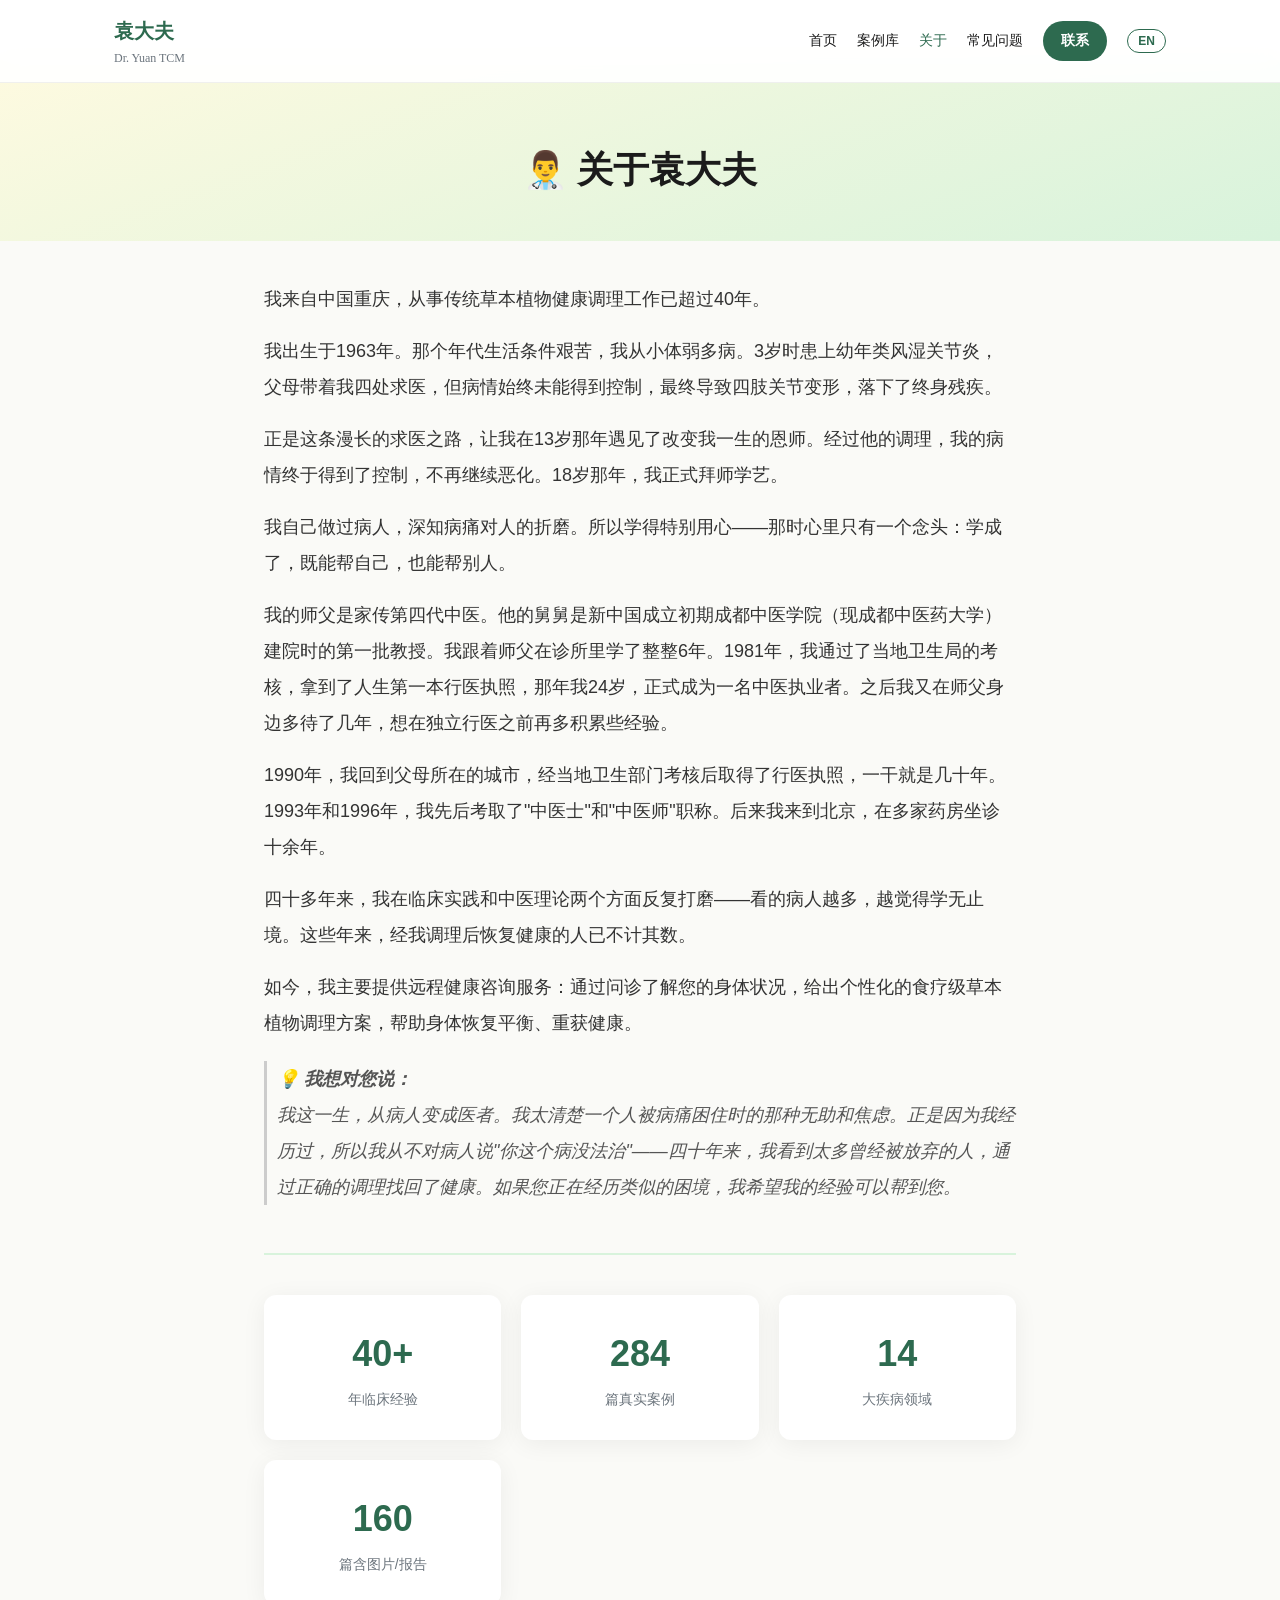
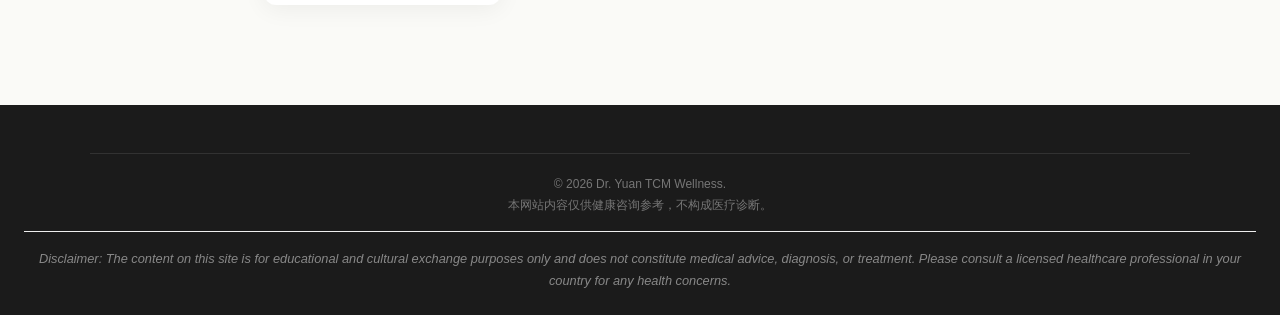
==== commit 58beeaee: "全站隐藏价格：A+B方案 — 费用改为按方案定，预约按钮改为邮件联系，booking页去掉支付入口" ====
--- a/about.html
+++ b/about.html
@@ -15,7 +15,7 @@
       <a href="cases.html">案例库</a>
       <a href="about.html" class="active">关于</a>
       <a href="faq.html">常见问题</a>
-      <a href="booking.html" class="btn-nav">预约咨询</a>
+      <a href="mailto:folk.tcm.yuanyong26@gmail.com" class="btn-nav">联系</a>
       <button id="langToggle" onclick="toggleLang()" class="lang-btn">EN</button>
     </div>
   </div>
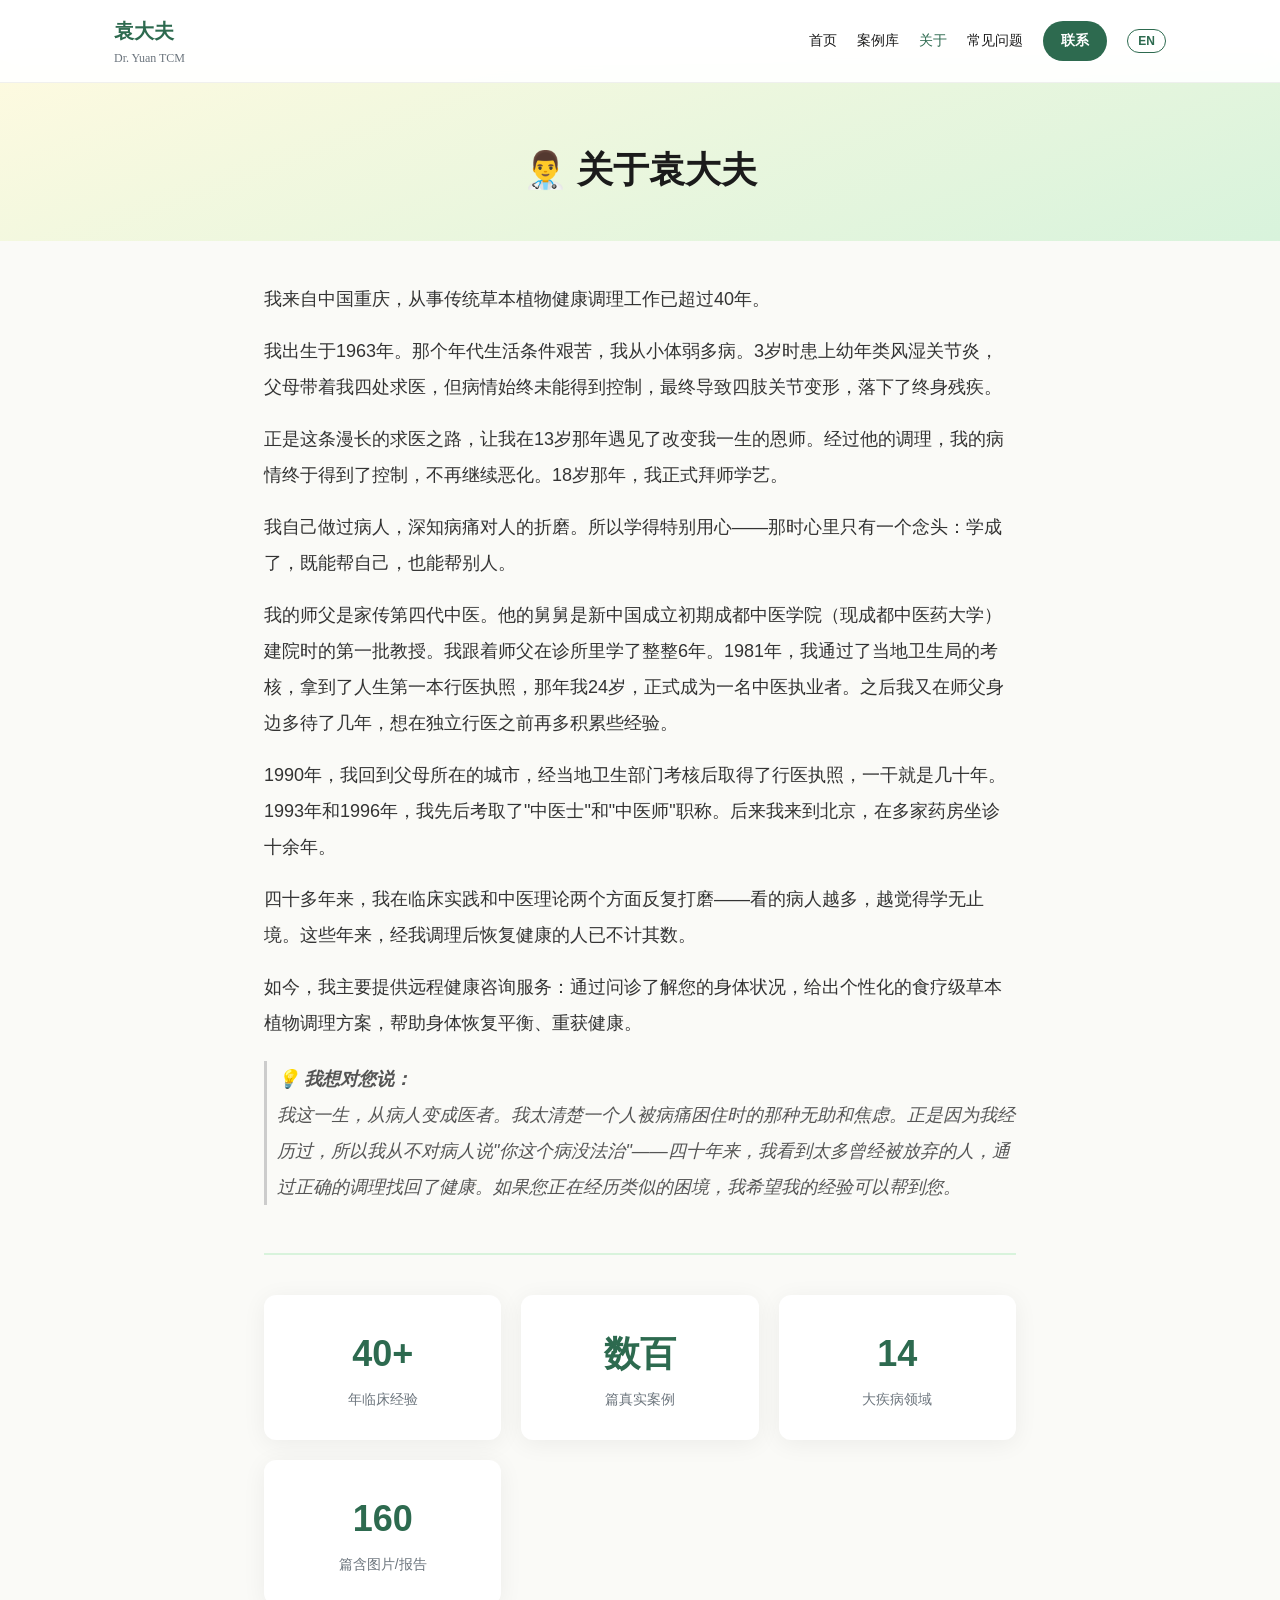
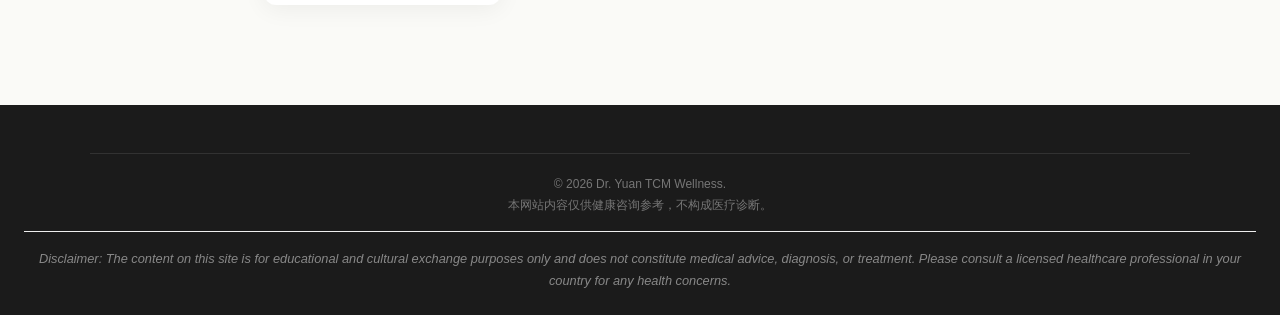
==== commit a0da6053: "更新网页" ====
--- a/about.html
+++ b/about.html
@@ -1,4 +1,4 @@
-<!DOCTYPE html>
+﻿<!DOCTYPE html>
 <html lang="zh-CN">
 <head>
 <meta charset="UTF-8">
@@ -75,7 +75,7 @@
 
 <div class="highlights">
   <div class="hl-item"><strong>40+</strong><span class="zh">年临床经验</span><span class="en hidden">Years of Practice</span></div>
-  <div class="hl-item"><strong>284</strong><span class="zh">篇真实案例</span><span class="en hidden">Documented Cases</span></div>
+  <div class="hl-item"><strong>数百</strong><span class="zh">篇真实案例</span><span class="en hidden">Documented Cases</span></div>
   <div class="hl-item"><strong>14</strong><span class="zh">大疾病领域</span><span class="en hidden">Treatment Areas</span></div>
   <div class="hl-item"><strong>160</strong><span class="zh">篇含图片/报告</span><span class="en hidden">With Images &amp; Reports</span></div>
 </div>
